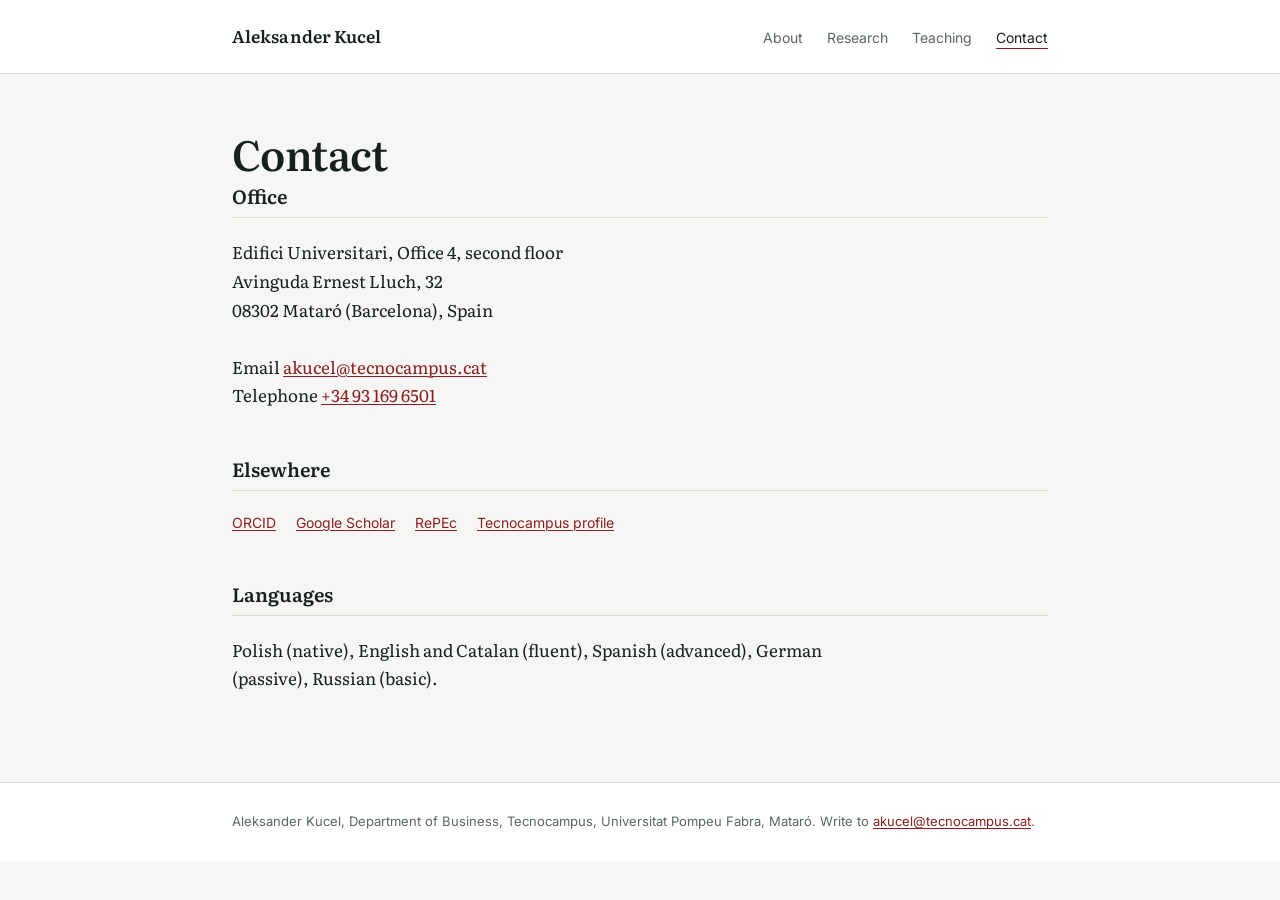
==== contact.html @ a2fbe2bb "Add files via upload" ====
<!DOCTYPE html>
<html lang="en">
<head>
<meta charset="utf-8">
<meta name="viewport" content="width=device-width, initial-scale=1">
<title>Contact — Aleksander Kucel</title>
<meta name="description" content="Contact details for Aleksander Kucel: office at Tecnocampus, Avinguda Ernest Lluch 32, Mataró, and email akucel@tecnocampus.cat.">
<link rel="canonical" href="https://akucel.com/contact.html">
<meta property="og:type" content="website">
<meta property="og:title" content="Contact — Aleksander Kucel">
<meta property="og:description" content="Office at Tecnocampus, Mataró. Email akucel@tecnocampus.cat.">
<meta property="og:url" content="https://akucel.com/contact.html">
<meta property="og:image" content="https://akucel.com/assets/aleksander-kucel.jpg">
<link rel="preconnect" href="https://fonts.googleapis.com">
<link rel="preconnect" href="https://fonts.gstatic.com" crossorigin>
<link href="https://fonts.googleapis.com/css2?family=Inter:wght@400;500&family=Literata:ital,opsz,wght@0,7..72,400;0,7..72,600;1,7..72,400&display=swap" rel="stylesheet">
<link rel="stylesheet" href="style.css">
</head>
<body>

<header class="masthead">
  <div class="wrap">
    <a class="wordmark" href="/">Aleksander Kucel</a>
    <nav aria-label="Main">
      <ul>
        <li><a href="/">About</a></li>
        <li><a href="/research.html">Research</a></li>
        <li><a href="/teaching.html">Teaching</a></li>
        <li><a href="/contact.html" aria-current="page">Contact</a></li>
      </ul>
    </nav>
  </div>
</header>

<main>
  <div class="wrap">

    <h1>Contact</h1>

    <h2>Office</h2>
    <address class="address">
      Edifici Universitari, Office 4, second floor<br>
      Avinguda Ernest Lluch, 32<br>
      08302 Mataró (Barcelona), Spain
    </address>

    <p>
      Email <a href="mailto:akucel@tecnocampus.cat">akucel@tecnocampus.cat</a><br>
      Telephone <a href="tel:+34931696501">+34 93 169 6501</a>
    </p>

    <h2>Elsewhere</h2>
    <ul class="profiles">
      <li><a href="https://orcid.org/0000-0001-6597-8286">ORCID</a></li>
      <li><a href="https://scholar.google.com/citations?user=HBfe0OsAAAAJ&hl=en">Google Scholar</a></li>
      <li><a href="https://ideas.repec.org/f/pku283.html">RePEc</a></li>
      <li><a href="https://www.tecnocampus.cat/en/professorat/aleksander-kucel-0">Tecnocampus profile</a></li>
    </ul>

    <h2>Languages</h2>
    <p>Polish (native), English and Catalan (fluent), Spanish (advanced), German (passive), Russian (basic).</p>

  </div>
</main>

<footer>
  <div class="wrap">
    <p>Aleksander Kucel, Department of Business, Tecnocampus, Universitat Pompeu Fabra, Mataró. Write to <a href="mailto:akucel@tecnocampus.cat">akucel@tecnocampus.cat</a>.</p>
  </div>
</footer>

</body>
</html>
---- style.css ----
:root {
  --bg: #f6f7f4;
  --paper: #ffffff;
  --ink: #16211e;
  --muted: #5b6661;
  --rule: #d9ddd6;
  --accent: #8b1e1e;
  --measure: 66ch;
}

*,
*::before,
*::after { box-sizing: border-box; }

html { -webkit-text-size-adjust: 100%; }

body {
  margin: 0;
  background: var(--bg);
  color: var(--ink);
  font-family: Literata, Georgia, "Times New Roman", serif;
  font-size: 1.0625rem;
  line-height: 1.65;
  font-feature-settings: "kern", "liga";
}

.wrap {
  max-width: 54rem;
  margin: 0 auto;
  padding: 0 1.5rem;
}

/* ---------- header ---------- */

.masthead {
  border-bottom: 1px solid var(--rule);
  background: var(--paper);
}

.masthead .wrap {
  display: flex;
  flex-wrap: wrap;
  align-items: baseline;
  justify-content: space-between;
  gap: 0.5rem 2rem;
  padding-top: 1.4rem;
  padding-bottom: 1.4rem;
}

.wordmark {
  font-size: 1.0625rem;
  font-weight: 600;
  letter-spacing: 0.005em;
  color: var(--ink);
  text-decoration: none;
}

.wordmark:hover { color: var(--accent); }

nav ul {
  display: flex;
  gap: 1.5rem;
  margin: 0;
  padding: 0;
  list-style: none;
  font-family: Inter, system-ui, -apple-system, "Segoe UI", sans-serif;
  font-size: 0.875rem;
}

nav a {
  color: var(--muted);
  text-decoration: none;
  padding-bottom: 2px;
  border-bottom: 1px solid transparent;
}

nav a:hover { color: var(--ink); border-bottom-color: var(--rule); }

nav a[aria-current="page"] {
  color: var(--ink);
  border-bottom-color: var(--accent);
}

/* ---------- structure ---------- */

main { padding: 3.5rem 0 4.5rem; }

h1 {
  font-size: clamp(1.9rem, 1.4rem + 2vw, 2.6rem);
  line-height: 1.15;
  font-weight: 600;
  letter-spacing: -0.015em;
  margin: 0 0 0.4rem;
}

h2 {
  font-size: 1.2rem;
  font-weight: 600;
  line-height: 1.3;
  margin: 3rem 0 1.25rem;
  padding-bottom: 0.5rem;
  border-bottom: 1px solid var(--rule);
}

h2:first-of-type { margin-top: 0; }

h3 {
  font-size: 1.0625rem;
  font-weight: 600;
  margin: 2rem 0 0.75rem;
}

p { max-width: var(--measure); margin: 0 0 1.15rem; }

a { color: var(--accent); text-decoration-thickness: 1px; text-underline-offset: 2px; }

a:hover { color: var(--ink); }

:focus-visible {
  outline: 2px solid var(--accent);
  outline-offset: 3px;
}

.lede {
  font-size: 1.1875rem;
  line-height: 1.6;
}

/* ---------- home ---------- */

.intro {
  display: grid;
  grid-template-columns: 9.5rem 1fr;
  gap: 2.25rem;
  align-items: start;
  margin-bottom: 3rem;
}

.intro img {
  width: 100%;
  height: auto;
  display: block;
  border-radius: 2px;
  background: var(--paper);
}

.role {
  font-family: Inter, system-ui, sans-serif;
  font-size: 0.9375rem;
  line-height: 1.5;
  color: var(--muted);
  margin: 0.6rem 0 1.25rem;
  max-width: var(--measure);
}

.role strong { color: var(--ink); font-weight: 500; }

.profiles {
  display: flex;
  flex-wrap: wrap;
  gap: 0.5rem 1.25rem;
  margin: 0;
  padding: 0;
  list-style: none;
  font-family: Inter, system-ui, sans-serif;
  font-size: 0.875rem;
}

/* ---------- publications: year spine ---------- */

.pubs { margin: 0; padding: 0; list-style: none; }

.pubs li {
  display: grid;
  grid-template-columns: 4.5rem 1fr;
  gap: 1.5rem;
  padding: 1.15rem 0;
  border-top: 1px solid var(--rule);
}

.pubs li:last-child { border-bottom: 1px solid var(--rule); }

.year {
  font-family: Inter, system-ui, sans-serif;
  font-size: 0.8125rem;
  font-variant-numeric: tabular-nums;
  color: var(--muted);
  padding-top: 0.3rem;
}

.pub-title {
  display: block;
  font-size: 1.0625rem;
  line-height: 1.45;
  margin-bottom: 0.3rem;
}

.pub-meta {
  font-family: Inter, system-ui, sans-serif;
  font-size: 0.875rem;
  line-height: 1.55;
  color: var(--muted);
}

.pub-meta cite { font-style: italic; }

/* ---------- teaching lists ---------- */

.courses {
  margin: 0 0 1.5rem;
  padding: 0;
  list-style: none;
  max-width: var(--measure);
}

.courses li {
  padding: 0.5rem 0;
  border-bottom: 1px solid var(--rule);
  display: flex;
  flex-wrap: wrap;
  justify-content: space-between;
  gap: 0.25rem 1.5rem;
}

.where {
  font-family: Inter, system-ui, sans-serif;
  font-size: 0.875rem;
  color: var(--muted);
}

/* ---------- contact ---------- */

.address {
  font-style: normal;
  line-height: 1.7;
  margin-bottom: 1.75rem;
}

/* ---------- download ---------- */

.download {
  display: inline-block;
  margin-top: 0.5rem;
  font-family: Inter, system-ui, sans-serif;
  font-size: 0.9375rem;
  padding: 0.55rem 1.1rem;
  border: 1px solid var(--rule);
  background: var(--paper);
  border-radius: 2px;
  text-decoration: none;
  color: var(--ink);
}

.download:hover { border-color: var(--accent); color: var(--accent); }

/* ---------- footer ---------- */

footer {
  border-top: 1px solid var(--rule);
  background: var(--paper);
  padding: 1.75rem 0;
  font-family: Inter, system-ui, sans-serif;
  font-size: 0.8125rem;
  color: var(--muted);
}

footer p { margin: 0; max-width: none; }

/* ---------- responsive ---------- */

@media (max-width: 34rem) {
  .intro {
    grid-template-columns: 7rem 1fr;
    gap: 1.25rem;
  }
  .pubs li { grid-template-columns: 1fr; gap: 0.35rem; }
  .year { padding-top: 0; }
  main { padding: 2.5rem 0 3.5rem; }
  nav ul { gap: 1.1rem; }
}
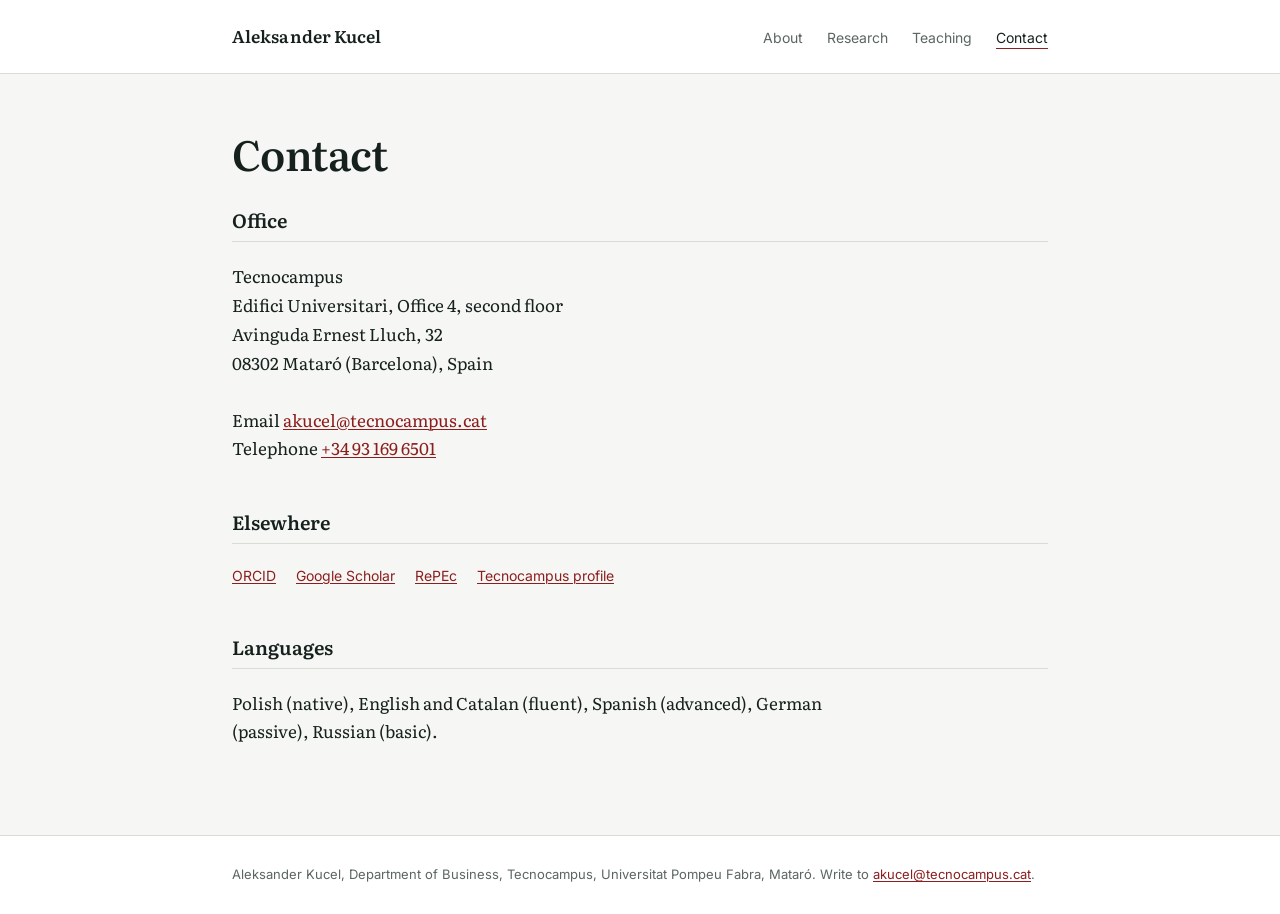
==== commit e40495e7: "Add Tecnocampus to the postal address on the contact page Co-Authored-By: Claude Opus 5 <noreply@ant" ====
--- a/contact.html
+++ b/contact.html
@@ -5,12 +5,12 @@
 <meta name="viewport" content="width=device-width, initial-scale=1">
 <title>Contact — Aleksander Kucel</title>
 <meta name="description" content="Contact details for Aleksander Kucel: office at Tecnocampus, Avinguda Ernest Lluch 32, Mataró, and email akucel@tecnocampus.cat.">
-<link rel="canonical" href="https://akucel.com/contact.html">
+<link rel="canonical" href="https://akucel.github.io/contact.html">
 <meta property="og:type" content="website">
 <meta property="og:title" content="Contact — Aleksander Kucel">
 <meta property="og:description" content="Office at Tecnocampus, Mataró. Email akucel@tecnocampus.cat.">
-<meta property="og:url" content="https://akucel.com/contact.html">
-<meta property="og:image" content="https://akucel.com/assets/aleksander-kucel.jpg">
+<meta property="og:url" content="https://akucel.github.io/contact.html">
+<meta property="og:image" content="https://akucel.github.io/aleksander-kucel.jpg">
 <link rel="preconnect" href="https://fonts.googleapis.com">
 <link rel="preconnect" href="https://fonts.gstatic.com" crossorigin>
 <link href="https://fonts.googleapis.com/css2?family=Inter:wght@400;500&family=Literata:ital,opsz,wght@0,7..72,400;0,7..72,600;1,7..72,400&display=swap" rel="stylesheet">
@@ -39,6 +39,7 @@
 
     <h2>Office</h2>
     <address class="address">
+      Tecnocampus<br>
       Edifici Universitari, Office 4, second floor<br>
       Avinguda Ernest Lluch, 32<br>
       08302 Mataró (Barcelona), Spain
--- a/style.css
+++ b/style.css
@@ -104,6 +104,10 @@
 
 h2:first-of-type { margin-top: 0; }
 
+/* a section heading straight after the page title needs its own air */
+h1 + h2,
+h1 + h2:first-of-type { margin-top: 1.9rem; }
+
 h3 {
   font-size: 1.0625rem;
   font-weight: 600;
@@ -141,7 +145,7 @@
   height: auto;
   display: block;
   border-radius: 2px;
-  background: var(--paper);
+  background: var(--bg);
 }
 
 .role {
@@ -204,6 +208,26 @@
 
 .pub-meta cite { font-style: italic; }
 
+/* work in progress: wider spine, status label in place of a year */
+
+.pubs.wip li { grid-template-columns: 7rem 1fr; }
+
+.pubs.wip .year {
+  font-size: 0.75rem;
+  letter-spacing: 0.02em;
+  text-transform: lowercase;
+  font-variant-numeric: normal;
+}
+
+.section-note {
+  font-family: Inter, system-ui, sans-serif;
+  font-size: 0.9375rem;
+  line-height: 1.55;
+  color: var(--muted);
+  max-width: var(--measure);
+  margin: 0 0 1.5rem;
+}
+
 /* ---------- teaching lists ---------- */
 
 .courses {
@@ -273,7 +297,8 @@
     grid-template-columns: 7rem 1fr;
     gap: 1.25rem;
   }
-  .pubs li { grid-template-columns: 1fr; gap: 0.35rem; }
+  .pubs li,
+  .pubs.wip li { grid-template-columns: 1fr; gap: 0.35rem; }
   .year { padding-top: 0; }
   main { padding: 2.5rem 0 3.5rem; }
   nav ul { gap: 1.1rem; }
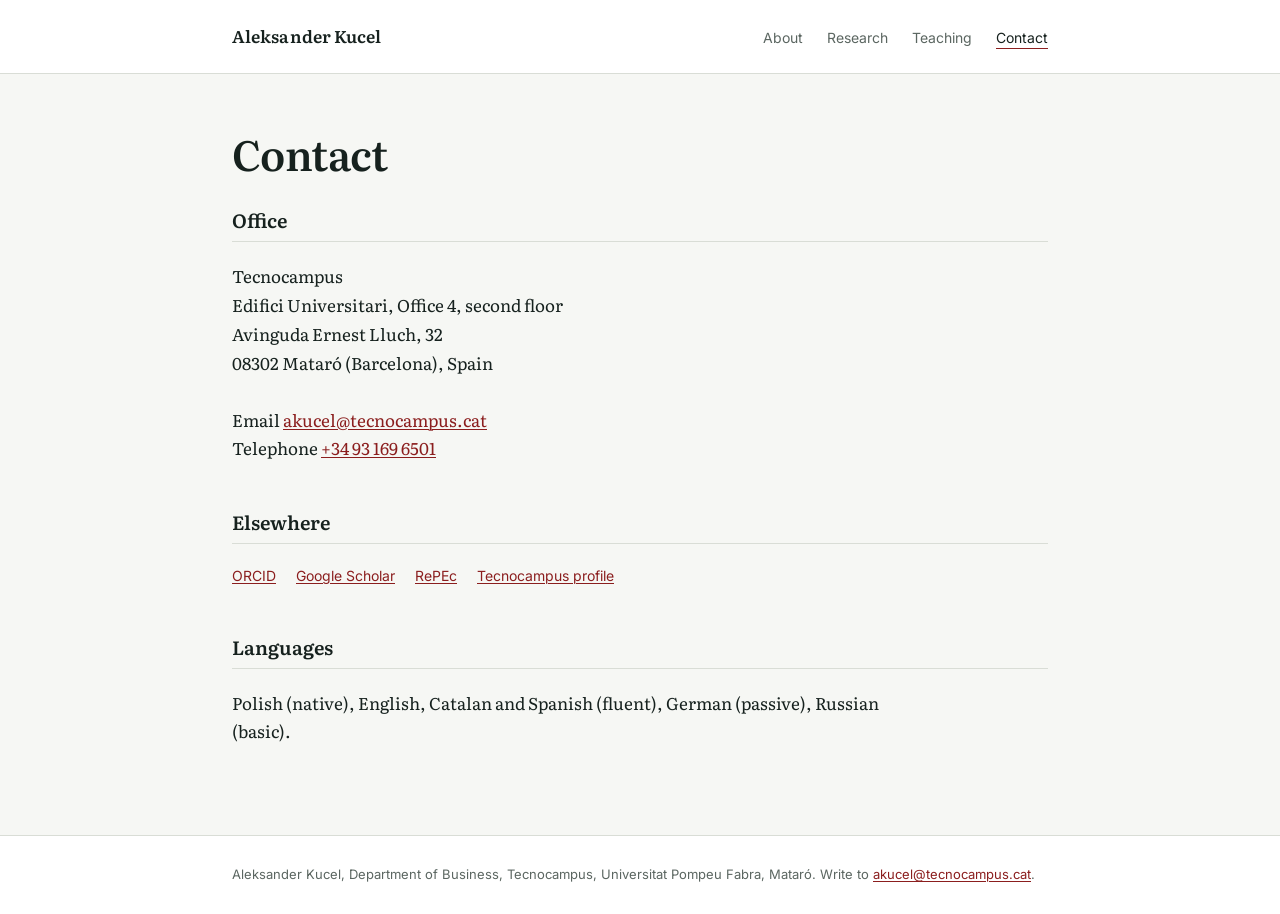
==== commit 6415f6a6: "List Spanish as fluent alongside English and Catalan Co-Authored-By: Claude Opus 5 <noreply@anthropi" ====
--- a/contact.html
+++ b/contact.html
@@ -59,7 +59,7 @@
     </ul>
 
     <h2>Languages</h2>
-    <p>Polish (native), English and Catalan (fluent), Spanish (advanced), German (passive), Russian (basic).</p>
+    <p>Polish (native), English, Catalan and Spanish (fluent), German (passive), Russian (basic).</p>
 
   </div>
 </main>
